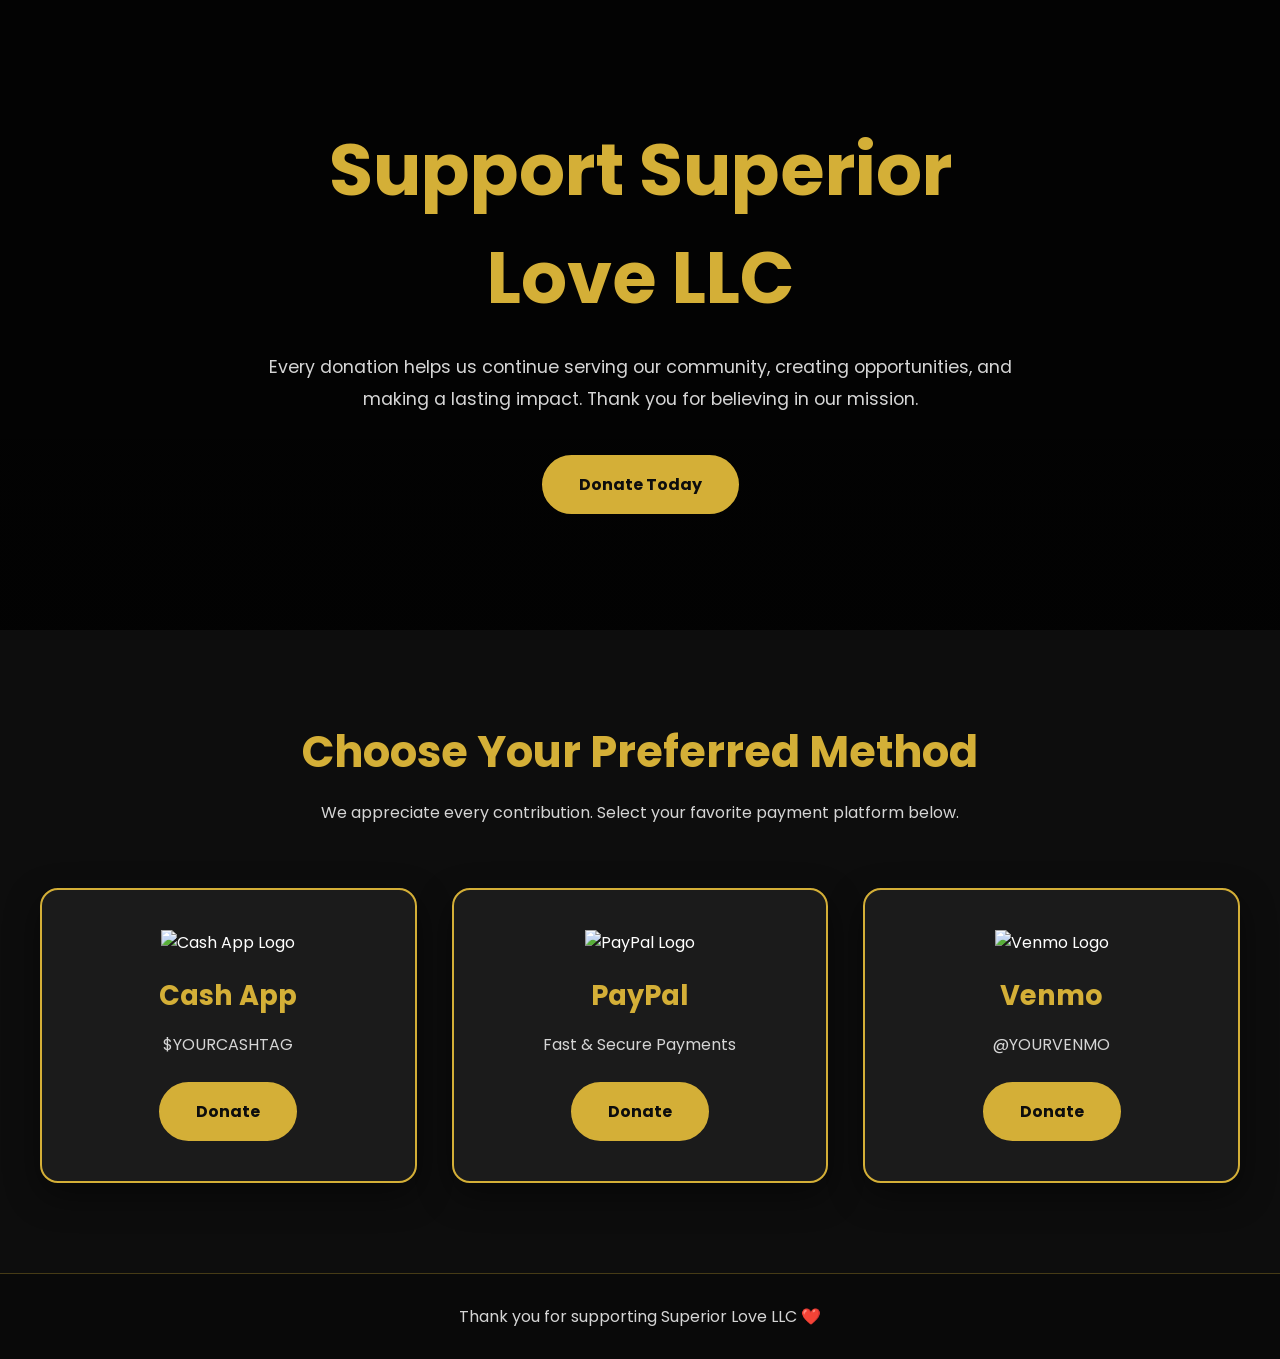
==== donate.html @ 271102ec "new file:   donate.css 	new file:   donate.html 	modified:   index.html" ====
<!DOCTYPE html>
<html lang="en">
<head>
    <meta charset="UTF-8">
    <meta name="viewport" content="width=device-width, initial-scale=1.0">
    <title>Support Superior Love LLC</title>

    <!-- Google Font -->
    <link rel="preconnect" href="https://fonts.googleapis.com">
    <link rel="preconnect" href="https://fonts.gstatic.com" crossorigin>
    <link href="https://fonts.googleapis.com/css2?family=Poppins:wght@300;400;500;600;700&display=swap" rel="stylesheet">

    <!-- Styles -->
    <link rel="stylesheet" href="donate.css">
</head>

<body>

    <!-- Hero -->
    <header class="hero-donate">
        <div class="hero-content">
            <h1>Support Superior Love LLC</h1>

            <p>
                Every donation helps us continue serving our community,
                creating opportunities, and making a lasting impact.
                Thank you for believing in our mission.
            </p>

            <a href="#donate" class="btn-donate">Donate Today</a>
        </div>
    </header>

    <!-- Donation Section -->
    <section id="donate" class="donation-section">

        <h2>Choose Your Preferred Method</h2>

        <p>
            We appreciate every contribution. Select your favorite
            payment platform below.
        </p>

        <div class="donation-grid">

            <!-- Cash App -->
            <div class="donation-card">

                <img
                    src="https://upload.wikimedia.org/wikipedia/commons/c/c5/Cash_App_logo.svg"
                    alt="Cash App Logo">

                <h3>Cash App</h3>

                <p>$YOURCASHTAG</p>

                <a
                    href="https://cash.app/$YOURCASHTAG"
                    target="_blank"
                    class="btn-donate">
                    Donate
                </a>

            </div>

            <!-- PayPal -->
            <div class="donation-card">

                <img
                    src="https://upload.wikimedia.org/wikipedia/commons/b/b5/PayPal.svg"
                    alt="PayPal Logo">

                <h3>PayPal</h3>

                <p>Fast & Secure Payments</p>

                <a
                    href="https://paypal.me/YOURPAYPAL"
                    target="_blank"
                    class="btn-donate">
                    Donate
                </a>

            </div>

            <!-- Venmo -->
            <div class="donation-card">

                <img
                    src="https://upload.wikimedia.org/wikipedia/commons/8/84/Venmo_logo.png"
                    alt="Venmo Logo">

                <h3>Venmo</h3>

                <p>@YOURVENMO</p>

                <a
                    href="https://venmo.com/YOURVENMO"
                    target="_blank"
                    class="btn-donate">
                    Donate
                </a>

            </div>

        </div>

    </section>

    <!-- Footer -->
    <footer>
        <p>
            Thank you for supporting Superior Love LLC ❤️
        </p>
    </footer>

</body>
</html>
---- donate.css ----
/* ===========================
   Superior Love Donation Page
=========================== */

:root{
    --black:#0d0d0d;
    --charcoal:#1b1b1b;
    --gold:#d4af37;
    --gold-light:#f3d97a;
    --green:#2e8b57;
    --green-light:#4CAF70;
    --white:#ffffff;
    --gray:#d5d5d5;
}

*{
    margin:0;
    padding:0;
    box-sizing:border-box;
}

html{
    scroll-behavior:smooth;
}

body{
    background:var(--black);
    color:var(--white);
    font-family:'Poppins',sans-serif;
}

/* ===========================
   Hero
=========================== */

.hero-donate{

    background:
        linear-gradient(
            rgba(0,0,0,.78),
            rgba(0,0,0,.82)
        ),
        url("images/hero-bg.jpg");

    background-size:cover;
    background-position:center;

    min-height:70vh;

    display:flex;
    justify-content:center;
    align-items:center;

    text-align:center;
    padding:40px;
}

.hero-content{
    max-width:750px;
}

.hero-donate h1{

    font-size:clamp(2.8rem,6vw,4.5rem);

    color:var(--gold);

    margin-bottom:20px;
}

.hero-donate p{

    color:var(--gray);

    line-height:1.8;

    margin-bottom:40px;

    font-size:1.1rem;
}

/* ===========================
   Buttons
=========================== */

.btn-donate{

    display:inline-block;

    padding:15px 35px;

    background:var(--gold);

    color:var(--black);

    text-decoration:none;

    border-radius:50px;

    font-weight:700;

    transition:.35s;

    border:2px solid var(--gold);
}

.btn-donate:hover{

    background:var(--green);

    border-color:var(--green);

    color:white;

    transform:translateY(-3px);
}

/* ===========================
   Donation Section
=========================== */

.donation-section{

    padding:90px 20px;

    text-align:center;
}

.donation-section h2{

    color:var(--gold);

    font-size:2.7rem;

    margin-bottom:15px;
}

.donation-section>p{

    color:var(--gray);

    max-width:700px;

    margin:0 auto 60px;

    line-height:1.8;
}

/* ===========================
   Cards
=========================== */

.donation-grid{

    max-width:1200px;

    margin:auto;

    display:grid;

    gap:35px;

    grid-template-columns:repeat(auto-fit,minmax(300px,1fr));
}

.donation-card{

    background:var(--charcoal);

    border:2px solid var(--gold);

    border-radius:18px;

    padding:40px 30px;

    transition:.35s;

    box-shadow:
        0 12px 35px rgba(0,0,0,.45);
}

.donation-card:hover{

    transform:translateY(-10px);

    border-color:var(--green);

    box-shadow:
        0 20px 40px rgba(46,139,87,.35);
}

.donation-card img{

    width:75px;

    height:75px;

    object-fit:contain;

    margin-bottom:20px;
}

.donation-card h3{

    color:var(--gold);

    margin-bottom:15px;

    font-size:1.7rem;
}

.donation-card p{

    color:var(--gray);

    margin-bottom:25px;
}

/* ===========================
   Footer
=========================== */

footer{

    border-top:1px solid rgba(212,175,55,.3);

    padding:30px;

    text-align:center;

    color:var(--gray);

    background:#090909;
}

/* ===========================
   Responsive
=========================== */

@media (max-width:768px){

.hero-donate{

    min-height:60vh;

    padding:60px 25px;
}

.donation-section{

    padding:70px 20px;
}

.donation-card{

    padding:35px 25px;
}

}
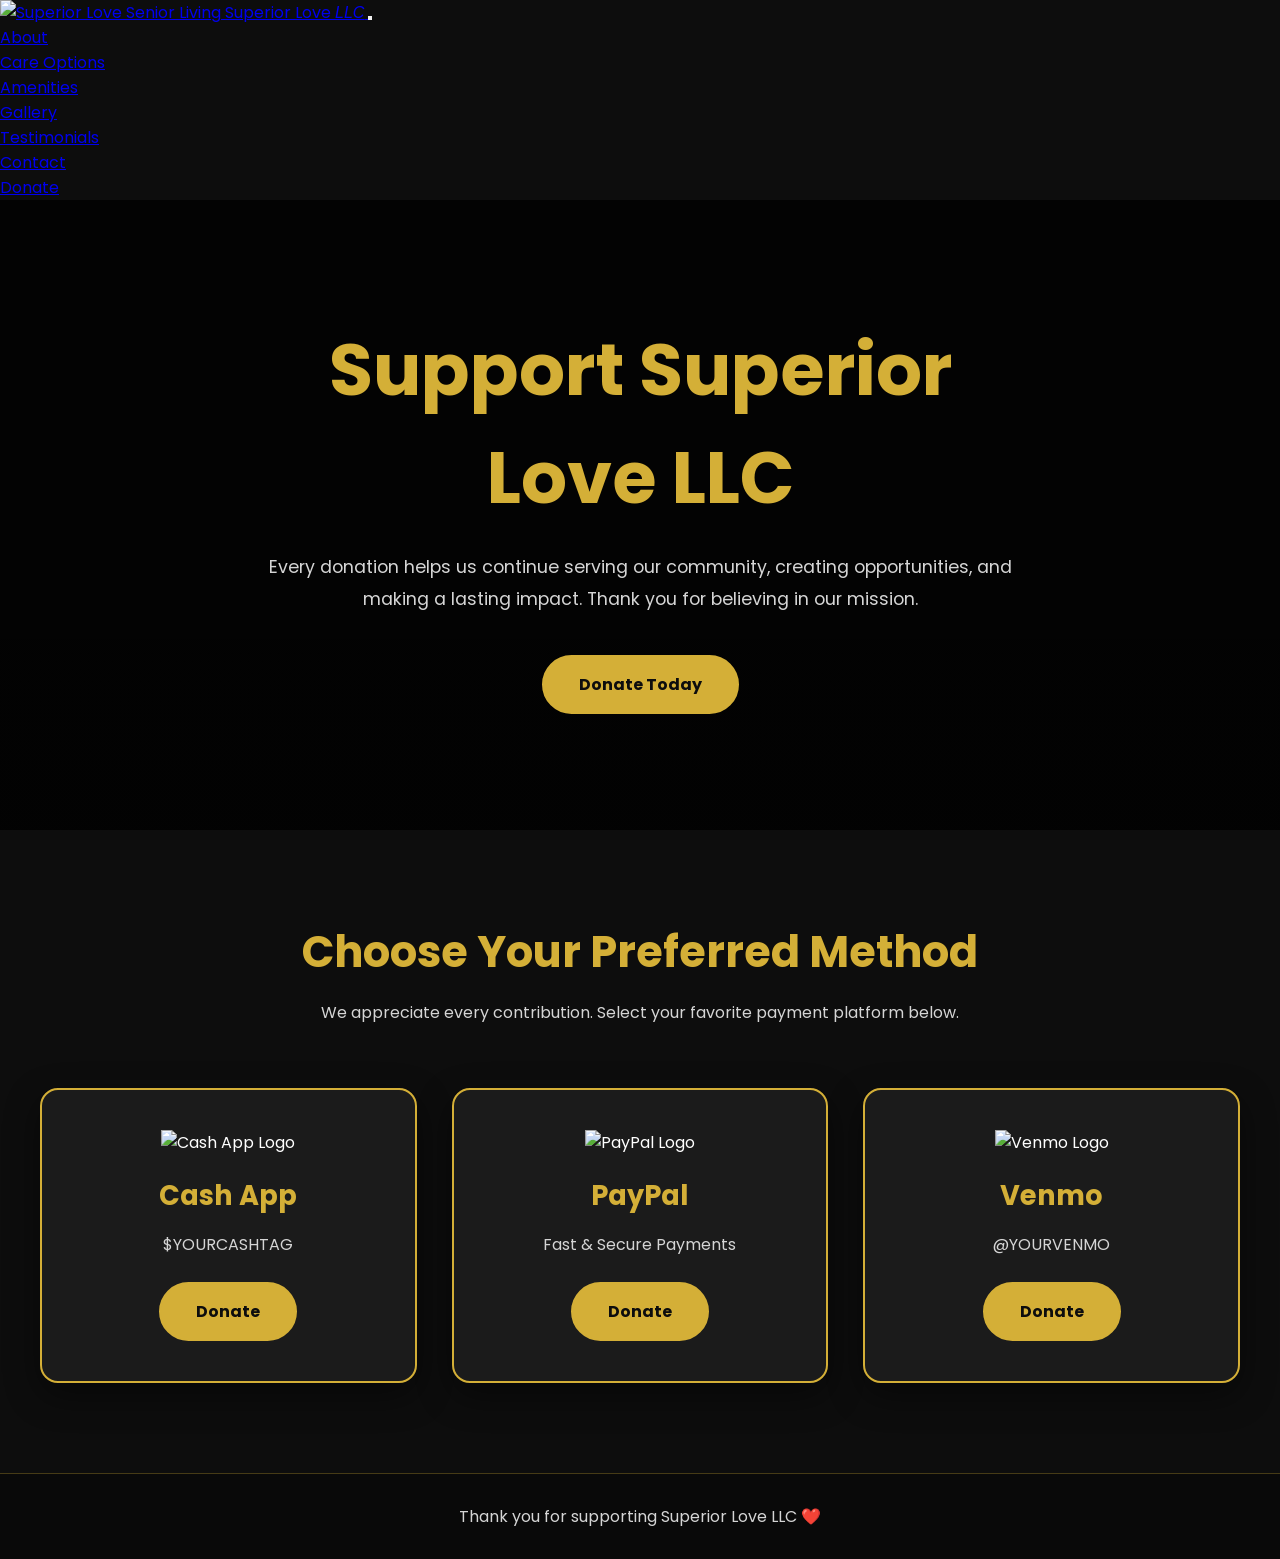
==== commit a4554f38: "modified:   donate.html" ====
--- a/donate.html
+++ b/donate.html
@@ -15,6 +15,30 @@
 </head>
 
 <body>
+
+    <!-- ====================================================
+       NAVBAR
+       ==================================================== -->
+  <nav id="navbar">
+    <div class="nav-inner">
+      <a href="#hero" class="nav-logo">
+        <img src="logo.webp" alt="Superior Love Senior Living" />
+        <span>Superior Love <em>LLC</em></span>
+      </a>
+      <button class="hamburger" id="hamburger" aria-label="Toggle menu">
+        <span></span><span></span><span></span>
+      </button>
+      <ul class="nav-links" id="navLinks">
+        <li><a href="#about">About</a></li>
+        <li><a href="#care-options">Care Options</a></li>
+        <li><a href="#amenities">Amenities</a></li>
+        <li><a href="#gallery">Gallery</a></li>
+        <li><a href="#testimonials">Testimonials</a></li>
+        <li><a href="#contact">Contact</a></li>
+        <li><a href="donate.html" class="nav-deposit">Donate</a></li>
+      </ul>
+    </div>
+  </nav>
 
     <!-- Hero -->
     <header class="hero-donate">
@@ -47,7 +71,7 @@
             <div class="donation-card">
 
                 <img
-                    src="https://upload.wikimedia.org/wikipedia/commons/c/c5/Cash_App_logo.svg"
+                    src="https://upload.wikimedia.org/wikipedia/commons/c/c5/Square_Cash_app_logo.svg"
                     alt="Cash App Logo">
 
                 <h3>Cash App</h3>
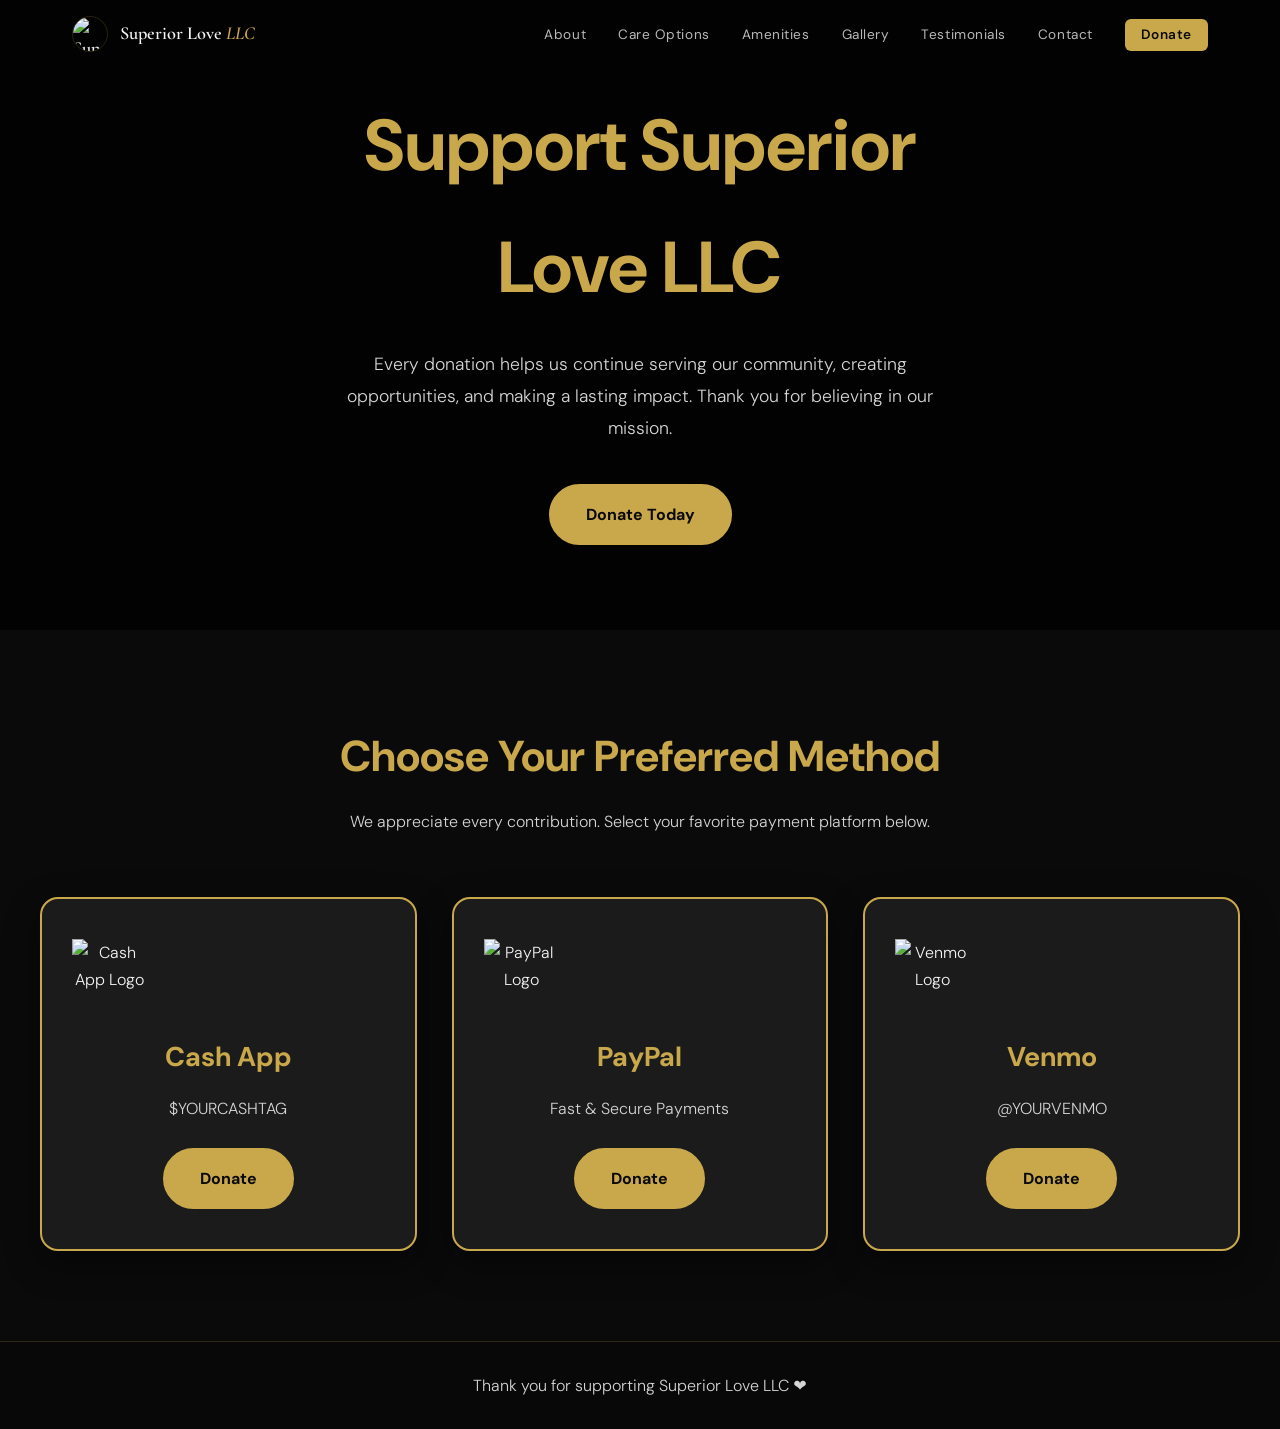
==== commit 555a570e: "modified:   donate.html" ====
--- a/donate.html
+++ b/donate.html
@@ -5,13 +5,18 @@
     <meta name="viewport" content="width=device-width, initial-scale=1.0">
     <title>Support Superior Love LLC</title>
 
+    
+    
+
     <!-- Google Font -->
     <link rel="preconnect" href="https://fonts.googleapis.com">
     <link rel="preconnect" href="https://fonts.gstatic.com" crossorigin>
     <link href="https://fonts.googleapis.com/css2?family=Poppins:wght@300;400;500;600;700&display=swap" rel="stylesheet">
+    <link href="https://fonts.googleapis.com/css2?family=Cormorant+Garamond:ital,wght@0,300;0,400;0,600;1,300;1,400&family=DM+Sans:wght@300;400;500;600&display=swap" rel="stylesheet" />
 
     <!-- Styles -->
     <link rel="stylesheet" href="donate.css">
+    <link rel="stylesheet" href="style.css" />
 </head>
 
 <body>
--- a/style.css
+++ b/style.css
@@ -0,0 +1,1713 @@
+/* ============================================================
+   SUPERIOR LOVE LLC — Main Stylesheet
+   Palette: Near-black | Forest Green | Emerald | Navy | Gold
+   Type: Cormorant Garamond (display) + DM Sans (body)
+   ============================================================ */
+
+:root {
+  --black:      #0A0A0A;
+  --dark:       #111111;
+  --dark-card:  #161616;
+  --forest:     #1B4D3E;
+  --emerald:    #2ECC71;
+  --emerald-dk: #27ae60;
+  --navy:       #0D2240;
+  --navy-light: #16335C;
+  --gold:       #C9A84C;
+  --gold-light: #E2C06F;
+  --white:      #F5F5F5;
+  --muted:      #888888;
+  --border:     rgba(201,168,76,0.2);
+
+  --font-display: 'Cormorant Garamond', Georgia, serif;
+  --font-body:    'DM Sans', system-ui, sans-serif;
+
+  --radius: 6px;
+  --transition: 0.35s cubic-bezier(0.4, 0, 0.2, 1);
+  --shadow: 0 4px 24px rgba(0,0,0,0.45);
+  --shadow-hover: 0 8px 40px rgba(0,0,0,0.6);
+}
+
+/* ---- RESET ---- */
+*, *::before, *::after { box-sizing: border-box; margin: 0; padding: 0; }
+html { scroll-behavior: smooth; font-size: 16px; }
+body {
+  background: var(--black);
+  color: var(--white);
+  font-family: var(--font-body);
+  font-weight: 300;
+  line-height: 1.7;
+  overflow-x: hidden;
+}
+img { display: block; max-width: 100%; }
+a { color: inherit; text-decoration: none; }
+ul { list-style: none; }
+button { cursor: pointer; background: none; border: none; font-family: inherit; }
+
+/* ---- UTILITY ---- */
+.container { max-width: 1100px; margin: 0 auto; padding: 0 2rem; }
+.green-text { color: var(--emerald); }
+.italic-gold { font-style: italic; color: var(--gold); }
+.gold-rule {
+  width: 80px; height: 2px;
+  background: linear-gradient(90deg, var(--gold), transparent);
+  margin: 1.5rem 0;
+}
+.section-label {
+  text-align: center;
+  font-family: var(--font-body);
+  font-size: 0.7rem;
+  font-weight: 600;
+  letter-spacing: 0.3em;
+  text-transform: uppercase;
+  color: var(--gold);
+  margin-bottom: 1rem;
+}
+.section-sub {
+  text-align: center;
+  color: var(--muted);
+  font-size: 1.05rem;
+  max-width: 560px;
+  margin: 0 auto 3.5rem;
+}
+
+/* ---- BUTTONS ---- */
+.btn {
+  display: inline-block;
+  padding: 0.85rem 2rem;
+  border-radius: var(--radius);
+  font-family: var(--font-body);
+  font-size: 0.875rem;
+  font-weight: 500;
+  letter-spacing: 0.05em;
+  transition: all var(--transition);
+  cursor: pointer;
+}
+.btn-primary {
+  background: var(--emerald);
+  color: var(--black);
+  border: 2px solid var(--emerald);
+}
+.btn-primary:hover {
+  background: var(--emerald-dk);
+  border-color: var(--emerald-dk);
+  transform: translateY(-2px);
+  box-shadow: 0 8px 24px rgba(46,204,113,0.3);
+}
+.btn-ghost {
+  background: transparent;
+  color: var(--gold);
+  border: 2px solid var(--gold);
+}
+.btn-ghost:hover {
+  background: var(--gold);
+  color: var(--black);
+  transform: translateY(-2px);
+}
+.btn-full { width: 100%; text-align: center; padding: 1rem; font-size: 1rem; }
+.btn-sm { padding: 0.6rem 1.2rem; font-size: 0.8rem; }
+.inline-link { color: var(--emerald); text-decoration: underline; }
+
+/* ============================================================
+   NAVBAR
+   ============================================================ */
+#navbar {
+  position: fixed;
+  top: 0; left: 0; right: 0;
+  z-index: 1000;
+  padding: 1rem 0;
+  transition: background var(--transition), padding var(--transition), backdrop-filter var(--transition);
+}
+#navbar.scrolled {
+  background: rgba(10, 10, 10, 0.96);
+  backdrop-filter: blur(12px);
+  padding: 0.6rem 0;
+  border-bottom: 1px solid var(--border);
+}
+.nav-inner {
+  max-width: 1200px;
+  margin: 0 auto;
+  padding: 0 2rem;
+  display: flex;
+  align-items: center;
+  justify-content: space-between;
+}
+.nav-logo {
+  display: flex;
+  align-items: center;
+  gap: 0.75rem;
+  font-family: var(--font-display);
+  font-size: 1.15rem;
+  font-weight: 600;
+  color: var(--white);
+}
+.nav-logo img {
+  width: 36px; height: 36px;
+  object-fit: contain;
+  border-radius: 50%;
+  border: 1px solid var(--border);
+}
+.nav-logo em { color: var(--gold); font-style: italic; }
+
+.nav-links {
+  display: flex;
+  align-items: center;
+  gap: 2rem;
+}
+.nav-links a {
+  font-size: 0.85rem;
+  font-weight: 400;
+  letter-spacing: 0.04em;
+  color: rgba(245,245,245,0.75);
+  transition: color var(--transition);
+  position: relative;
+}
+.nav-links a::after {
+  content: '';
+  position: absolute;
+  bottom: -3px; left: 0;
+  width: 0; height: 1px;
+  background: var(--emerald);
+  transition: width var(--transition);
+}
+.nav-links a:hover { color: var(--white); }
+.nav-links a:hover::after { width: 100%; }
+.nav-deposit {
+  background: var(--gold) !important;
+  color: var(--black) !important;
+  padding: 0.45rem 1rem;
+  border-radius: var(--radius);
+  font-weight: 600 !important;
+}
+.nav-deposit::after { display: none !important; }
+.nav-deposit:hover { background: var(--gold-light) !important; }
+
+.hamburger { display: none; flex-direction: column; gap: 5px; padding: 4px; }
+.hamburger span {
+  display: block; width: 24px; height: 2px;
+  background: var(--white);
+  transition: all var(--transition);
+}
+
+/* ============================================================
+   HERO
+   ============================================================ */
+#hero {
+  min-height: 100vh;
+  display: flex;
+  flex-direction: column;
+  justify-content: center;
+  align-items: flex-start;
+  padding: 8rem 4rem 6rem;
+  position: relative;
+  overflow: hidden;
+  background: radial-gradient(ellipse 80% 70% at 60% 50%, rgba(27,77,62,0.35) 0%, transparent 70%),
+              linear-gradient(160deg, #0A0A0A 0%, #0D1A14 100%);
+}
+.hero-chakra-bg {
+  position: absolute;
+  right: -5%;
+  top: 50%;
+  transform: translateY(-50%);
+  width: 55vw;
+  max-width: 700px;
+  opacity: 0.08;
+  animation: slowRotate 60s linear infinite;
+  pointer-events: none;
+}
+.chakra-watermark { width: 100%; }
+@keyframes slowRotate {
+  from { transform: translateY(-50%) rotate(0deg); }
+  to   { transform: translateY(-50%) rotate(360deg); }
+}
+.hero-content {
+  position: relative;
+  z-index: 2;
+  max-width: 640px;
+}
+.hero-eyebrow {
+  font-size: 0.72rem;
+  font-weight: 600;
+  letter-spacing: 0.35em;
+  text-transform: uppercase;
+  color: var(--gold);
+  margin-bottom: 1rem;
+}
+#hero h1 {
+  font-family: var(--font-display);
+  font-size: clamp(3rem, 7vw, 5.5rem);
+  font-weight: 300;
+  line-height: 1.05;
+  color: var(--white);
+  letter-spacing: -0.01em;
+}
+.hero-mission {
+  font-size: 1.1rem;
+  color: rgba(245,245,245,0.65);
+  line-height: 1.8;
+  margin-bottom: 2.5rem;
+  font-style: italic;
+  max-width: 520px;
+}
+.hero-cta-group {
+  display: flex;
+  gap: 1rem;
+  flex-wrap: wrap;
+}
+.hero-scroll-hint {
+  position: absolute;
+  bottom: 2.5rem;
+  left: 4rem;
+  display: flex;
+  flex-direction: column;
+  align-items: flex-start;
+  gap: 0.5rem;
+  z-index: 2;
+}
+.hero-scroll-hint span {
+  font-size: 0.65rem;
+  letter-spacing: 0.2em;
+  text-transform: uppercase;
+  color: var(--muted);
+}
+.scroll-line {
+  width: 1px;
+  height: 40px;
+  background: linear-gradient(180deg, var(--gold) 0%, transparent 100%);
+  animation: scrollDrop 2s ease-in-out infinite;
+}
+@keyframes scrollDrop {
+  0%   { opacity: 0; transform: scaleY(0); transform-origin: top; }
+  50%  { opacity: 1; transform: scaleY(1); }
+  100% { opacity: 0; transform: scaleY(0); transform-origin: bottom; }
+}
+
+/* ============================================================
+   ABOUT
+   ============================================================ */
+#about {
+  padding: 7rem 0;
+  background: var(--dark);
+  border-top: 1px solid var(--border);
+}
+#about h2, #services h2, #testimonials h2, #booking h2 {
+  font-family: var(--font-display);
+  font-size: clamp(2rem, 4vw, 2.8rem);
+  font-weight: 300;
+  text-align: center;
+  margin-bottom: 0.5rem;
+  line-height: 1.2;
+}
+#about .section-label { margin-bottom: 2rem; }
+.about-inner {
+  display: grid;
+  grid-template-columns: 1fr 1.6fr;
+  gap: 5rem;
+  align-items: center;
+  margin-top: 1rem;
+}
+.about-image-col { display: flex; flex-direction: column; align-items: center; gap: 1.25rem; }
+.about-img-frame {
+  position: relative;
+  width: 100%;
+  max-width: 280px;
+}
+.about-logo {
+  width: 100%;
+  border-radius: 50%;
+  border: 2px solid var(--border);
+  padding: 1rem;
+  background: rgba(27,77,62,0.12);
+}
+.about-img-accent {
+  position: absolute;
+  inset: -12px;
+  border-radius: 50%;
+  border: 1px solid rgba(201,168,76,0.2);
+  animation: pulseRing 4s ease-in-out infinite;
+}
+@keyframes pulseRing {
+  0%, 100% { transform: scale(1); opacity: 0.5; }
+  50%       { transform: scale(1.04); opacity: 1; }
+}
+.about-tag {
+  font-size: 0.75rem;
+  letter-spacing: 0.1em;
+  color: var(--emerald);
+  text-transform: uppercase;
+  font-weight: 500;
+  text-align: center;
+}
+.about-text-col h2 { text-align: left; margin-bottom: 1.25rem; }
+.about-lead {
+  font-size: 1.1rem;
+  color: rgba(245,245,245,0.8);
+  margin-bottom: 1rem;
+  line-height: 1.8;
+  font-style: italic;
+}
+.about-body { color: var(--muted); line-height: 1.8; margin-bottom: 2rem; }
+.about-values {
+  display: flex;
+  flex-wrap: wrap;
+  gap: 0.6rem;
+}
+.value-chip {
+  padding: 0.4rem 1rem;
+  border: 1px solid var(--border);
+  border-radius: 20px;
+  font-size: 0.8rem;
+  color: var(--gold);
+  letter-spacing: 0.05em;
+}
+
+/* ============================================================
+   SERVICES
+   ============================================================ */
+#services {
+  padding: 7rem 0;
+  background: var(--black);
+  border-top: 1px solid var(--border);
+}
+#services h2 { margin-bottom: 0.5rem; }
+.services-list {
+  max-width: 780px;
+  margin: 0 auto;
+  display: flex;
+  flex-direction: column;
+  gap: 0;
+}
+.service-item {
+  border-bottom: 1px solid var(--border);
+}
+.service-item:first-child { border-top: 1px solid var(--border); }
+.service-header {
+  width: 100%;
+  display: flex;
+  align-items: center;
+  gap: 1rem;
+  padding: 1.4rem 0;
+  text-align: left;
+  color: var(--white);
+  font-size: 1.05rem;
+  font-weight: 400;
+  letter-spacing: 0.02em;
+  transition: color var(--transition);
+}
+.service-header:hover { color: var(--emerald); }
+.service-icon {
+  color: var(--emerald);
+  font-size: 0.65rem;
+  flex-shrink: 0;
+  transition: transform var(--transition);
+}
+.service-name { flex: 1; }
+.service-toggle {
+  color: var(--gold);
+  font-size: 1.3rem;
+  font-weight: 300;
+  transition: transform var(--transition), color var(--transition);
+  flex-shrink: 0;
+}
+.service-header[aria-expanded="true"] .service-toggle {
+  transform: rotate(45deg);
+  color: var(--emerald);
+}
+.service-body {
+  max-height: 0;
+  overflow: hidden;
+  transition: max-height 0.5s cubic-bezier(0.4, 0, 0.2, 1), padding var(--transition);
+  padding: 0 0 0 1.65rem;
+}
+.service-body.open {
+  max-height: 500px;
+  padding: 0 0 1.5rem 1.65rem;
+}
+.service-body p {
+  color: var(--muted);
+  font-size: 0.95rem;
+  line-height: 1.8;
+  margin-bottom: 1rem;
+}
+.service-body ul {
+  display: flex;
+  flex-direction: column;
+  gap: 0.3rem;
+}
+.service-body ul li {
+  font-size: 0.875rem;
+  color: rgba(245,245,245,0.6);
+  padding-left: 1rem;
+  position: relative;
+}
+.service-body ul li::before {
+  content: '—';
+  position: absolute;
+  left: 0;
+  color: var(--gold);
+}
+
+/* ============================================================
+   TESTIMONIALS
+   ============================================================ */
+#testimonials {
+  padding: 7rem 0;
+  background: linear-gradient(160deg, #0D1A14 0%, #0D1520 100%);
+  border-top: 1px solid var(--border);
+  overflow: hidden;
+}
+#testimonials h2 { margin-bottom: 0.5rem; }
+.carousel-wrapper { position: relative; overflow: hidden; }
+.carousel-track {
+  display: flex;
+  gap: 1.5rem;
+  transition: transform 0.5s cubic-bezier(0.4, 0, 0.2, 1);
+}
+.testimonial-card {
+  flex: 0 0 calc(33.333% - 1rem);
+  background: rgba(255,255,255,0.03);
+  border: 1px solid var(--border);
+  border-radius: 10px;
+  padding: 2rem;
+  transition: transform var(--transition), box-shadow var(--transition);
+}
+.testimonial-card:hover {
+  transform: translateY(-4px);
+  box-shadow: var(--shadow-hover);
+}
+.stars {
+  color: var(--gold);
+  font-size: 0.85rem;
+  letter-spacing: 0.1em;
+  margin-bottom: 1.25rem;
+}
+.testimonial-card blockquote {
+  font-family: var(--font-display);
+  font-size: 1.05rem;
+  font-style: italic;
+  color: rgba(245,245,245,0.8);
+  line-height: 1.7;
+  margin-bottom: 1.5rem;
+}
+.reviewer {
+  display: flex;
+  align-items: center;
+  gap: 0.85rem;
+}
+.reviewer-avatar {
+  width: 38px; height: 38px;
+  border-radius: 50%;
+  background: linear-gradient(135deg, var(--forest), var(--navy));
+  display: flex;
+  align-items: center;
+  justify-content: center;
+  font-weight: 600;
+  font-size: 0.9rem;
+  color: var(--white);
+  flex-shrink: 0;
+  border: 1px solid var(--border);
+}
+.reviewer div { display: flex; flex-direction: column; }
+.reviewer strong { font-size: 0.9rem; font-weight: 500; }
+.reviewer span { font-size: 0.75rem; color: var(--muted); }
+.carousel-controls {
+  display: flex;
+  align-items: center;
+  justify-content: center;
+  gap: 1.5rem;
+  margin-top: 2.5rem;
+}
+.carousel-btn {
+  width: 44px; height: 44px;
+  border-radius: 50%;
+  border: 1px solid var(--border);
+  color: var(--white);
+  font-size: 1.1rem;
+  display: flex;
+  align-items: center;
+  justify-content: center;
+  transition: all var(--transition);
+}
+.carousel-btn:hover {
+  background: var(--gold);
+  color: var(--black);
+  border-color: var(--gold);
+}
+.carousel-dots {
+  display: flex;
+  gap: 0.5rem;
+}
+.dot {
+  width: 8px; height: 8px;
+  border-radius: 50%;
+  background: var(--border);
+  transition: background var(--transition), transform var(--transition);
+  cursor: pointer;
+}
+.dot.active {
+  background: var(--gold);
+  transform: scale(1.3);
+}
+
+/* ============================================================
+   BOOKING
+   ============================================================ */
+#booking {
+  padding: 7rem 0;
+  background: var(--dark);
+  border-top: 1px solid var(--border);
+}
+#booking h2 { margin-bottom: 0.5rem; }
+.booking-inner {
+  display: grid;
+  grid-template-columns: 1fr 1.4fr;
+  gap: 4rem;
+  align-items: start;
+  margin-top: 1rem;
+}
+.booking-info h3 {
+  font-family: var(--font-display);
+  font-size: 1.4rem;
+  font-weight: 400;
+  color: var(--gold);
+  margin-bottom: 2rem;
+}
+.info-step {
+  display: flex;
+  gap: 1.25rem;
+  margin-bottom: 1.75rem;
+}
+.step-num {
+  font-family: var(--font-display);
+  font-size: 1.8rem;
+  font-weight: 300;
+  color: var(--emerald);
+  opacity: 0.5;
+  line-height: 1;
+  flex-shrink: 0;
+  width: 40px;
+}
+.info-step strong { display: block; font-size: 0.95rem; margin-bottom: 0.3rem; }
+.info-step p { font-size: 0.875rem; color: var(--muted); }
+.booking-note {
+  margin-top: 2.5rem;
+  padding: 1.25rem;
+  border: 1px solid var(--border);
+  border-radius: var(--radius);
+  background: rgba(27,77,62,0.1);
+  display: flex;
+  gap: 1rem;
+  align-items: center;
+}
+.booking-note-logo {
+  width: 44px; height: 44px;
+  border-radius: 50%;
+  object-fit: contain;
+  border: 1px solid var(--border);
+  padding: 4px;
+  flex-shrink: 0;
+}
+.booking-note p { font-size: 0.85rem; color: var(--muted); font-style: italic; }
+
+/* Form */
+.booking-form { display: flex; flex-direction: column; gap: 1.25rem; }
+.form-row { display: grid; grid-template-columns: 1fr 1fr; gap: 1.25rem; }
+.form-group { display: flex; flex-direction: column; gap: 0.4rem; }
+.form-group label {
+  font-size: 0.8rem;
+  font-weight: 500;
+  letter-spacing: 0.06em;
+  text-transform: uppercase;
+  color: rgba(245,245,245,0.6);
+}
+.required { color: var(--emerald); }
+.form-group input,
+.form-group select,
+.form-group textarea {
+  background: rgba(255,255,255,0.04);
+  border: 1px solid rgba(255,255,255,0.1);
+  border-radius: var(--radius);
+  padding: 0.85rem 1rem;
+  color: var(--white);
+  font-family: var(--font-body);
+  font-size: 0.95rem;
+  transition: border-color var(--transition), box-shadow var(--transition);
+  outline: none;
+}
+.form-group input::placeholder,
+.form-group textarea::placeholder { color: rgba(245,245,245,0.25); }
+.form-group select option { background: #1a1a1a; }
+.form-group input:focus,
+.form-group select:focus,
+.form-group textarea:focus {
+  border-color: var(--emerald);
+  box-shadow: 0 0 0 3px rgba(46,204,113,0.12);
+}
+.form-group textarea { resize: vertical; min-height: 120px; }
+.form-check {
+  flex-direction: row !important;
+  align-items: flex-start;
+  gap: 0.75rem;
+}
+.form-check input[type="checkbox"] {
+  width: 18px; height: 18px;
+  flex-shrink: 0;
+  margin-top: 2px;
+  accent-color: var(--emerald);
+  cursor: pointer;
+}
+.form-check label {
+  text-transform: none !important;
+  font-size: 0.82rem !important;
+  letter-spacing: 0 !important;
+  color: var(--muted);
+}
+
+/* ============================================================
+   FOOTER
+   ============================================================ */
+footer {
+  background: #080808;
+  border-top: 1px solid var(--border);
+}
+.footer-top { padding: 5rem 0 4rem; }
+.footer-grid {
+  display: grid;
+  grid-template-columns: 1.5fr 1fr 1fr 1fr;
+  gap: 3rem;
+}
+.footer-logo {
+  width: 56px; height: 56px;
+  border-radius: 50%;
+  object-fit: contain;
+  border: 1px solid var(--border);
+  padding: 6px;
+  margin-bottom: 0.75rem;
+}
+.footer-tagline {
+  font-family: var(--font-display);
+  font-size: 1.3rem;
+  font-weight: 400;
+  margin-bottom: 0.25rem;
+}
+.footer-tagline em { color: var(--gold); }
+.footer-city {
+  font-size: 0.75rem;
+  color: var(--emerald);
+  letter-spacing: 0.1em;
+  text-transform: uppercase;
+  margin-bottom: 1rem;
+}
+.footer-desc { font-size: 0.875rem; color: var(--muted); line-height: 1.7; }
+.footer-col h4 {
+  font-size: 0.72rem;
+  font-weight: 600;
+  letter-spacing: 0.2em;
+  text-transform: uppercase;
+  color: var(--gold);
+  margin-bottom: 1.25rem;
+}
+.footer-col ul { display: flex; flex-direction: column; gap: 0.65rem; }
+.footer-col ul a {
+  font-size: 0.875rem;
+  color: var(--muted);
+  transition: color var(--transition);
+}
+.footer-col ul a:hover { color: var(--white); }
+.contact-list li {
+  display: flex;
+  align-items: center;
+  gap: 0.6rem;
+}
+.contact-list li span.contact-icon {
+  color: var(--emerald);
+  font-size: 0.9rem;
+  flex-shrink: 0;
+}
+.social-links {
+  display: flex;
+  gap: 0.6rem;
+  margin-top: 1.5rem;
+}
+.social-btn {
+  width: 36px; height: 36px;
+  border: 1px solid var(--border);
+  border-radius: var(--radius);
+  display: flex;
+  align-items: center;
+  justify-content: center;
+  font-size: 0.75rem;
+  font-weight: 600;
+  color: var(--muted);
+  transition: all var(--transition);
+}
+.social-btn:hover {
+  background: var(--gold);
+  color: var(--black);
+  border-color: var(--gold);
+}
+.hours-list { display: flex; flex-direction: column; gap: 0.65rem; }
+.hours-list li {
+  display: flex;
+  justify-content: space-between;
+  font-size: 0.875rem;
+  color: var(--muted);
+}
+.hours-list li span:last-child { color: rgba(245,245,245,0.55); }
+.footer-bottom {
+  border-top: 1px solid var(--border);
+  padding: 1.25rem 0;
+}
+.footer-bottom .container {
+  display: flex;
+  justify-content: space-between;
+  align-items: center;
+  flex-wrap: wrap;
+  gap: 0.5rem;
+}
+.footer-bottom p { font-size: 0.78rem; color: var(--muted); }
+.footer-credit a { color: var(--gold); }
+
+/* ============================================================
+   RESPONSIVE
+   ============================================================ */
+@media (max-width: 1024px) {
+  .testimonial-card { flex: 0 0 calc(50% - 0.75rem); }
+  .footer-grid { grid-template-columns: 1fr 1fr; gap: 2.5rem; }
+}
+
+@media (max-width: 768px) {
+  #hero { padding: 7rem 2rem 5rem; }
+  .hero-scroll-hint { left: 2rem; }
+  .hero-chakra-bg { opacity: 0.05; width: 90vw; right: -20%; }
+
+  .nav-links {
+    display: none;
+    position: fixed;
+    top: 0; left: 0; right: 0;
+    background: rgba(10,10,10,0.98);
+    backdrop-filter: blur(20px);
+    padding: 5rem 2rem 2rem;
+    flex-direction: column;
+    gap: 1.5rem;
+    z-index: 999;
+  }
+  .nav-links.open { display: flex; }
+  .nav-links a { font-size: 1.1rem; }
+  .hamburger { display: flex; z-index: 1001; }
+
+  .about-inner { grid-template-columns: 1fr; gap: 3rem; }
+  .about-image-col { order: -1; }
+  .about-text-col h2 { text-align: center; }
+  .about-values { justify-content: center; }
+
+  .booking-inner { grid-template-columns: 1fr; gap: 3rem; }
+  .form-row { grid-template-columns: 1fr; }
+
+  .testimonial-card { flex: 0 0 85%; }
+
+  .footer-grid { grid-template-columns: 1fr; gap: 2rem; }
+  .footer-bottom .container { flex-direction: column; text-align: center; }
+}
+
+@media (prefers-reduced-motion: reduce) {
+  *, *::before, *::after { animation: none !important; transition: none !important; }
+}
+
+/* ============================================================
+   EXTENDED STYLES — Baruch-inspired sections
+   ============================================================ */
+
+/* ---- HERO INFO BAR ---- */
+.btn-outline-white {
+  background: transparent;
+  color: var(--white);
+  border: 2px solid rgba(245,245,245,0.35);
+}
+.btn-outline-white:hover {
+  background: rgba(245,245,245,0.1);
+  border-color: var(--white);
+  transform: translateY(-2px);
+}
+
+.hero-info-bar {
+  background: var(--navy);
+  border-bottom: 1px solid rgba(201,168,76,0.25);
+  display: flex;
+  align-items: center;
+  justify-content: center;
+  gap: 0;
+  flex-wrap: wrap;
+  padding: 0;
+  position: relative;
+  z-index: 5;
+}
+.info-bar-item {
+  display: flex;
+  align-items: center;
+  gap: 0.6rem;
+  padding: 0.9rem 2rem;
+  font-size: 0.85rem;
+  color: rgba(245,245,245,0.75);
+  font-weight: 400;
+  letter-spacing: 0.03em;
+  transition: color var(--transition), background var(--transition);
+}
+.info-bar-item:hover { color: var(--white); background: rgba(255,255,255,0.05); }
+.info-bar-icon { color: var(--gold); font-size: 1rem; }
+.info-bar-divider { width: 1px; height: 28px; background: rgba(255,255,255,0.1); flex-shrink: 0; }
+.info-bar-highlight {
+  background: rgba(201,168,76,0.12);
+  color: var(--gold) !important;
+  font-weight: 500;
+}
+.info-bar-highlight:hover { background: rgba(201,168,76,0.22) !important; }
+
+/* ---- ABOUT (new additions) ---- */
+.about-doc-links {
+  display: flex;
+  flex-wrap: wrap;
+  gap: 0.75rem;
+  margin-top: 1.75rem;
+}
+.doc-link {
+  display: inline-flex;
+  align-items: center;
+  gap: 0.4rem;
+  padding: 0.5rem 1.1rem;
+  border: 1px solid var(--border);
+  border-radius: 20px;
+  font-size: 0.8rem;
+  color: rgba(245,245,245,0.65);
+  transition: all var(--transition);
+}
+.doc-link:hover {
+  border-color: var(--emerald);
+  color: var(--emerald);
+}
+
+/* ============================================================
+   CARE OPTIONS
+   ============================================================ */
+#care-options {
+  padding: 7rem 0;
+  background: var(--black);
+  border-top: 1px solid var(--border);
+}
+#care-options h2 { margin-bottom: 0.5rem; }
+
+.care-tiles {
+  display: grid;
+  grid-template-columns: repeat(3, 1fr);
+  gap: 1.5rem;
+  margin-top: 1rem;
+}
+.care-tile {
+  background: var(--dark-card);
+  border: 1px solid var(--border);
+  border-radius: 10px;
+  padding: 2rem 1.75rem;
+  position: relative;
+  transition: transform var(--transition), box-shadow var(--transition), border-color var(--transition);
+  display: flex;
+  flex-direction: column;
+}
+.care-tile:hover {
+  transform: translateY(-4px);
+  box-shadow: var(--shadow-hover);
+  border-color: rgba(46,204,113,0.3);
+}
+.care-tile-featured {
+  border-color: rgba(201,168,76,0.4);
+  background: linear-gradient(160deg, rgba(13,34,64,0.6) 0%, var(--dark-card) 100%);
+}
+.care-tile-featured:hover { border-color: var(--gold); }
+.care-tile-badge {
+  position: absolute;
+  top: -1px; right: 1.25rem;
+  background: var(--gold);
+  color: var(--black);
+  font-size: 0.65rem;
+  font-weight: 700;
+  letter-spacing: 0.1em;
+  text-transform: uppercase;
+  padding: 0.3rem 0.75rem;
+  border-radius: 0 0 6px 6px;
+}
+.care-tile-icon {
+  font-size: 2rem;
+  margin-bottom: 1rem;
+  display: block;
+}
+.care-tile h3 {
+  font-family: var(--font-display);
+  font-size: 1.35rem;
+  font-weight: 400;
+  margin-bottom: 0.75rem;
+  color: var(--white);
+}
+.care-tile > p {
+  font-size: 0.9rem;
+  color: var(--muted);
+  line-height: 1.75;
+  flex: 1;
+  margin-bottom: 1.25rem;
+}
+.care-tile-expand {
+  font-size: 0.8rem;
+  font-weight: 500;
+  color: var(--emerald);
+  letter-spacing: 0.04em;
+  padding: 0;
+  text-align: left;
+  transition: color var(--transition);
+  font-family: var(--font-body);
+}
+.care-tile-expand:hover { color: var(--gold); }
+.care-tile-expand[aria-expanded="true"] { color: var(--gold); }
+.care-tile-detail {
+  max-height: 0;
+  overflow: hidden;
+  transition: max-height 0.45s cubic-bezier(0.4,0,0.2,1), padding var(--transition);
+}
+.care-tile-detail.open {
+  max-height: 300px;
+  padding-top: 1rem;
+}
+.care-tile-detail ul {
+  display: flex;
+  flex-direction: column;
+  gap: 0.4rem;
+}
+.care-tile-detail li {
+  font-size: 0.82rem;
+  color: rgba(245,245,245,0.6);
+  padding-left: 1rem;
+  position: relative;
+  line-height: 1.5;
+}
+.care-tile-detail li::before {
+  content: '—';
+  position: absolute;
+  left: 0;
+  color: var(--gold);
+}
+
+/* ============================================================
+   AMENITIES
+   ============================================================ */
+#amenities {
+  border-top: 1px solid var(--border);
+  background: linear-gradient(160deg, #0D1A14 0%, #0A0F1A 100%);
+}
+.amenities-inner {
+  max-width: 1100px;
+  margin: 0 auto;
+  padding: 7rem 2rem;
+  display: grid;
+  grid-template-columns: 1.2fr 1fr;
+  gap: 5rem;
+  align-items: center;
+}
+.amenities-text h2 {
+  font-family: var(--font-display);
+  font-size: clamp(2rem, 4vw, 2.8rem);
+  font-weight: 300;
+  text-align: left;
+  margin-bottom: 0.75rem;
+  line-height: 1.2;
+}
+.amenities-sub {
+  color: var(--muted);
+  font-size: 1rem;
+  margin-bottom: 2rem;
+  line-height: 1.8;
+  max-width: 520px;
+}
+.amenities-list {
+  display: flex;
+  flex-direction: column;
+  gap: 0.75rem;
+}
+.amenities-list li {
+  display: flex;
+  align-items: flex-start;
+  gap: 0.75rem;
+  font-size: 0.92rem;
+  color: rgba(245,245,245,0.75);
+  line-height: 1.5;
+}
+.amenity-check {
+  color: var(--emerald);
+  flex-shrink: 0;
+  margin-top: 1px;
+  font-size: 0.85rem;
+}
+.amenities-visual {
+  display: flex;
+  flex-direction: column;
+  align-items: center;
+  gap: 2.5rem;
+}
+.amenities-logo-display {
+  position: relative;
+  width: 200px;
+  height: 200px;
+  display: flex;
+  align-items: center;
+  justify-content: center;
+}
+.amenities-logo {
+  width: 120px;
+  height: 120px;
+  border-radius: 50%;
+  object-fit: contain;
+  border: 2px solid var(--border);
+  padding: 10px;
+  position: relative;
+  z-index: 2;
+  background: rgba(27,77,62,0.12);
+}
+.amenities-ring {
+  position: absolute;
+  border-radius: 50%;
+  border: 1px solid;
+  animation: pulseRing 4s ease-in-out infinite;
+}
+.amenities-ring-1 {
+  width: 150px; height: 150px;
+  border-color: rgba(46,204,113,0.2);
+  animation-delay: 0s;
+}
+.amenities-ring-2 {
+  width: 185px; height: 185px;
+  border-color: rgba(201,168,76,0.15);
+  animation-delay: 0.8s;
+}
+.amenities-ring-3 {
+  width: 200px; height: 200px;
+  border-color: rgba(13,34,64,0.6);
+  animation-delay: 1.6s;
+}
+.amenities-stat-group {
+  display: grid;
+  grid-template-columns: repeat(3, 1fr);
+  gap: 1rem;
+  width: 100%;
+}
+.amenities-stat {
+  background: rgba(255,255,255,0.03);
+  border: 1px solid var(--border);
+  border-radius: var(--radius);
+  padding: 1rem 0.75rem;
+  text-align: center;
+  display: flex;
+  flex-direction: column;
+  gap: 0.3rem;
+}
+.stat-number {
+  font-family: var(--font-display);
+  font-size: 1.6rem;
+  font-weight: 300;
+  color: var(--emerald);
+  line-height: 1;
+}
+.stat-label {
+  font-size: 0.7rem;
+  color: var(--muted);
+  letter-spacing: 0.04em;
+  line-height: 1.3;
+}
+
+/* ============================================================
+   GALLERY
+   ============================================================ */
+#gallery {
+  padding: 7rem 0;
+  background: var(--dark);
+  border-top: 1px solid var(--border);
+}
+#gallery h2 { margin-bottom: 0.5rem; }
+
+.gallery-grid {
+  display: grid;
+  grid-template-columns: repeat(3, 1fr);
+  grid-template-rows: 220px 220px;
+  gap: 0.75rem;
+  margin-top: 0.5rem;
+}
+.gallery-item {
+  position: relative;
+  overflow: hidden;
+  border-radius: var(--radius);
+  border: 1px solid var(--border);
+  cursor: pointer;
+}
+.gallery-item-large {
+  grid-column: span 2;
+  grid-row: span 2;
+}
+.gallery-item-wide {
+  grid-column: span 2;
+}
+.gallery-placeholder {
+  width: 100%;
+  height: 100%;
+  display: flex;
+  flex-direction: column;
+  align-items: center;
+  justify-content: center;
+  gap: 0.6rem;
+  transition: transform var(--transition);
+}
+.gallery-placeholder span { font-size: 2.5rem; }
+.gallery-placeholder p {
+  font-size: 0.75rem;
+  letter-spacing: 0.1em;
+  text-transform: uppercase;
+  color: rgba(245,245,245,0.5);
+}
+.gallery-item:hover .gallery-placeholder { transform: scale(1.04); }
+
+/* Gallery placeholder backgrounds */
+.gp-1 { background: linear-gradient(135deg, #1B4D3E 0%, #0D2240 100%); }
+.gp-2 { background: linear-gradient(135deg, #162A1E 0%, #1B4D3E 100%); }
+.gp-3 { background: linear-gradient(135deg, #0D2240 0%, #16335C 100%); }
+.gp-4 { background: linear-gradient(135deg, #1B4D3E 0%, #111111 100%); }
+.gp-5 { background: linear-gradient(135deg, #111111 0%, #0D2240 100%); }
+.gp-6 { background: linear-gradient(135deg, #16335C 0%, #1B4D3E 100%); }
+
+.gallery-overlay {
+  position: absolute;
+  inset: 0;
+  background: rgba(10,10,10,0.6);
+  display: flex;
+  align-items: center;
+  justify-content: center;
+  opacity: 0;
+  transition: opacity var(--transition);
+  font-size: 1.8rem;
+}
+.gallery-item:hover .gallery-overlay { opacity: 1; }
+.gallery-note {
+  text-align: center;
+  font-size: 0.78rem;
+  color: var(--muted);
+  margin-top: 1.25rem;
+  font-style: italic;
+}
+
+/* Lightbox */
+.lightbox {
+  position: fixed;
+  inset: 0;
+  background: rgba(0,0,0,0.93);
+  z-index: 9999;
+  display: flex;
+  align-items: center;
+  justify-content: center;
+  padding: 2rem;
+}
+.lightbox[hidden] { display: none; }
+.lightbox-close {
+  position: absolute;
+  top: 1.5rem; right: 1.5rem;
+  color: var(--white);
+  font-size: 1.4rem;
+  opacity: 0.6;
+  transition: opacity var(--transition);
+  background: none; border: none; cursor: pointer;
+}
+.lightbox-close:hover { opacity: 1; }
+.lightbox-content { text-align: center; max-width: 800px; width: 100%; }
+.lightbox-media {
+  width: 100%;
+  min-height: 300px;
+  background: var(--dark-card);
+  border-radius: var(--radius);
+  display: flex;
+  align-items: center;
+  justify-content: center;
+  font-size: 3rem;
+  margin-bottom: 1rem;
+  border: 1px solid var(--border);
+}
+.lightbox-caption {
+  font-style: italic;
+  color: var(--muted);
+  font-size: 0.9rem;
+}
+
+/* ============================================================
+   PROMISE / FOUNDATION
+   ============================================================ */
+#promise {
+  padding: 7rem 0;
+  background: var(--navy);
+  border-top: 1px solid rgba(201,168,76,0.25);
+}
+.promise-inner {
+  display: grid;
+  grid-template-columns: 1.3fr 1fr;
+  gap: 5rem;
+  align-items: center;
+}
+.promise-text h2 {
+  font-family: var(--font-display);
+  font-size: clamp(2rem, 4vw, 2.8rem);
+  font-weight: 300;
+  text-align: left;
+  margin-bottom: 1.25rem;
+  line-height: 1.2;
+}
+.promise-lead {
+  font-size: 1.05rem;
+  color: rgba(245,245,245,0.8);
+  line-height: 1.8;
+  font-style: italic;
+  margin-bottom: 1rem;
+}
+.promise-body {
+  font-size: 0.92rem;
+  color: rgba(245,245,245,0.55);
+  line-height: 1.8;
+  margin-bottom: 2rem;
+}
+.promise-visual { display: flex; justify-content: center; }
+.promise-card {
+  background: rgba(255,255,255,0.04);
+  border: 1px solid rgba(201,168,76,0.3);
+  border-radius: 12px;
+  padding: 2.5rem 2rem;
+  width: 100%;
+  max-width: 360px;
+}
+.promise-logo {
+  width: 52px; height: 52px;
+  border-radius: 50%;
+  border: 1px solid var(--border);
+  padding: 5px;
+  object-fit: contain;
+  margin-bottom: 1.25rem;
+}
+.promise-card h4 {
+  font-family: var(--font-display);
+  font-size: 1.15rem;
+  font-weight: 400;
+  color: var(--gold);
+  margin-bottom: 1.5rem;
+  line-height: 1.3;
+}
+.promise-list {
+  display: flex;
+  flex-direction: column;
+  gap: 0.85rem;
+}
+.promise-list li {
+  display: flex;
+  align-items: flex-start;
+  gap: 0.7rem;
+  font-size: 0.875rem;
+  color: rgba(245,245,245,0.7);
+  line-height: 1.5;
+}
+.promise-list li span { color: var(--emerald); flex-shrink: 0; margin-top: 2px; }
+
+/* ============================================================
+   TESTIMONIALS (new cta row)
+   ============================================================ */
+.testimonials-cta {
+  text-align: center;
+  margin-top: 2.5rem;
+}
+
+/* ============================================================
+   TEAM
+   ============================================================ */
+#team {
+  padding: 7rem 0;
+  background: var(--dark);
+  border-top: 1px solid var(--border);
+}
+#team h2 { margin-bottom: 0.5rem; }
+
+.team-grid {
+  display: grid;
+  grid-template-columns: repeat(3, 1fr);
+  gap: 1.5rem;
+  margin-top: 1rem;
+}
+.team-card {
+  background: var(--dark-card);
+  border: 1px solid var(--border);
+  border-radius: 10px;
+  overflow: hidden;
+  transition: transform var(--transition), box-shadow var(--transition);
+}
+.team-card:hover {
+  transform: translateY(-4px);
+  box-shadow: var(--shadow-hover);
+}
+.team-photo-wrap {
+  width: 100%;
+  height: 180px;
+  background: linear-gradient(135deg, var(--forest), var(--navy));
+  display: flex;
+  align-items: center;
+  justify-content: center;
+  position: relative;
+  overflow: hidden;
+}
+.team-photo-wrap img {
+  width: 100%;
+  height: 100%;
+  object-fit: cover;
+}
+.team-photo-placeholder {
+  width: 100%;
+  height: 100%;
+  display: flex;
+  align-items: center;
+  justify-content: center;
+  font-size: 4rem;
+  opacity: 0.4;
+}
+.team-info { padding: 1.75rem; }
+.team-info h3 {
+  font-family: var(--font-display);
+  font-size: 1.25rem;
+  font-weight: 400;
+  color: var(--white);
+  margin-bottom: 0.25rem;
+}
+.team-role {
+  display: block;
+  font-size: 0.75rem;
+  font-weight: 500;
+  letter-spacing: 0.1em;
+  text-transform: uppercase;
+  color: var(--gold);
+  margin-bottom: 0.85rem;
+}
+.team-bio-short {
+  font-size: 0.875rem;
+  color: var(--muted);
+  line-height: 1.7;
+  margin-bottom: 1rem;
+}
+.team-expand-btn {
+  font-size: 0.8rem;
+  font-weight: 500;
+  color: var(--emerald);
+  font-family: var(--font-body);
+  padding: 0;
+  transition: color var(--transition);
+}
+.team-expand-btn:hover { color: var(--gold); }
+.team-bio-full {
+  max-height: 0;
+  overflow: hidden;
+  transition: max-height 0.5s cubic-bezier(0.4,0,0.2,1), padding var(--transition);
+}
+.team-bio-full.open {
+  max-height: 600px;
+  padding-top: 1rem;
+}
+.team-bio-full p {
+  font-size: 0.875rem;
+  color: rgba(245,245,245,0.6);
+  line-height: 1.8;
+}
+.team-cta {
+  text-align: center;
+  margin-top: 3rem;
+}
+
+/* ============================================================
+   BOOKING — new step 04 already in HTML above
+   ============================================================ */
+
+/* ============================================================
+   CTA BANNER
+   ============================================================ */
+#cta-banner {
+  position: relative;
+  background: linear-gradient(135deg, var(--forest) 0%, var(--navy) 100%);
+  border-top: 1px solid rgba(201,168,76,0.25);
+  padding: 5rem 0;
+  overflow: hidden;
+}
+.cta-banner-chakra {
+  position: absolute;
+  right: -5%;
+  top: 50%;
+  transform: translateY(-50%);
+  width: 350px;
+  opacity: 0.06;
+  animation: slowRotate 60s linear infinite;
+  pointer-events: none;
+}
+.cta-banner-chakra img { width: 100%; }
+.cta-banner-inner {
+  position: relative;
+  z-index: 2;
+  display: grid;
+  grid-template-columns: auto 1fr auto;
+  gap: 2.5rem;
+  align-items: center;
+}
+.cta-banner-logo {
+  width: 72px; height: 72px;
+  border-radius: 50%;
+  border: 2px solid rgba(201,168,76,0.4);
+  padding: 8px;
+  object-fit: contain;
+  flex-shrink: 0;
+}
+.cta-banner-text h2 {
+  font-family: var(--font-display);
+  font-size: clamp(1.4rem, 3vw, 1.9rem);
+  font-weight: 300;
+  color: var(--white);
+  margin-bottom: 0.5rem;
+  line-height: 1.3;
+}
+.cta-banner-text p {
+  font-size: 0.9rem;
+  color: rgba(245,245,245,0.7);
+  line-height: 1.7;
+  max-width: 480px;
+}
+.cta-banner-actions {
+  display: flex;
+  flex-direction: column;
+  gap: 0.75rem;
+  flex-shrink: 0;
+}
+
+/* ============================================================
+   FOOTER (new care services column, social in brand col)
+   ============================================================ */
+.footer-bottom-inner {
+  display: flex;
+  justify-content: space-between;
+  align-items: center;
+  flex-wrap: wrap;
+  gap: 0.5rem;
+  flex-direction: column;
+  text-align: center;
+  padding: 1.5rem 0;
+}
+.footer-bottom-inner p { font-size: 0.78rem; color: var(--muted); }
+.footer-bottom-inner a { color: var(--gold); }
+
+/* ============================================================
+   RESPONSIVE EXTENSIONS
+   ============================================================ */
+@media (max-width: 1024px) {
+  .care-tiles { grid-template-columns: repeat(2, 1fr); }
+  .team-grid  { grid-template-columns: repeat(2, 1fr); }
+  .promise-inner { grid-template-columns: 1fr; gap: 3rem; }
+  .promise-text h2 { text-align: center; }
+  .promise-visual { justify-content: center; }
+  .cta-banner-inner { grid-template-columns: 1fr; text-align: center; }
+  .cta-banner-logo { margin: 0 auto; }
+  .cta-banner-text p { margin: 0 auto; }
+  .cta-banner-actions { flex-direction: row; justify-content: center; }
+  .amenities-inner { grid-template-columns: 1fr; gap: 3.5rem; }
+  .amenities-text h2 { text-align: center; }
+  .amenities-sub { margin: 0 auto 2rem; text-align: center; }
+  .amenities-list { max-width: 540px; margin: 0 auto; }
+  .amenities-text .btn { display: block; text-align: center; }
+}
+
+@media (max-width: 768px) {
+  .hero-info-bar { flex-direction: column; gap: 0; }
+  .info-bar-divider { width: 60%; height: 1px; }
+  .info-bar-item { width: 100%; justify-content: center; }
+  .care-tiles { grid-template-columns: 1fr; }
+  .team-grid  { grid-template-columns: 1fr; }
+  .gallery-grid {
+    grid-template-columns: 1fr 1fr;
+    grid-template-rows: auto;
+  }
+  .gallery-item-large { grid-column: span 2; grid-row: span 1; }
+  .gallery-item-wide  { grid-column: span 2; }
+  .cta-banner-actions { flex-direction: column; align-items: center; }
+  .amenities-stat-group { grid-template-columns: repeat(3, 1fr); }
+}
+
+@media (max-width: 480px) {
+  .care-tiles { gap: 1rem; }
+  .gallery-grid { grid-template-columns: 1fr; }
+  .gallery-item-large,
+  .gallery-item-wide { grid-column: span 1; }
+  .amenities-stat-group { grid-template-columns: 1fr; }
+  .hero-cta-group { flex-direction: column; }
+  .hero-cta-group .btn { text-align: center; }
+}
+
+/* ============================================================
+   AMENITIES — TWO-PANEL SPLIT
+   ============================================================ */
+
+#amenities {
+  padding: 7rem 0;
+  background: linear-gradient(160deg, #0D1A14 0%, #0A0F1A 100%);
+  border-top: 1px solid var(--border);
+}
+
+/* Override old single-column amenities styles */
+.amenities-inner { display: none; } /* hides old layout if still in DOM */
+
+#amenities h2 {
+  text-align: center;
+  font-family: var(--font-display);
+  font-size: clamp(2rem, 4vw, 2.8rem);
+  font-weight: 300;
+  margin-bottom: 0.5rem;
+}
+
+.amenities-split {
+  display: grid;
+  grid-template-columns: 1fr auto 1fr;
+  gap: 0;
+  align-items: start;
+  margin-top: 1rem;
+}
+
+/* ---- PANELS ---- */
+.amenities-panel {
+  padding: 2.5rem;
+  border-radius: 12px;
+  border: 1px solid var(--border);
+  background: var(--dark-card);
+  transition: box-shadow var(--transition);
+}
+.amenities-panel:hover {
+  box-shadow: var(--shadow-hover);
+}
+.amenities-panel-basic {
+  border-color: rgba(46, 204, 113, 0.2);
+  background: linear-gradient(160deg, rgba(27,77,62,0.18) 0%, var(--dark-card) 100%);
+}
+.amenities-panel-personal {
+  border-color: rgba(201, 168, 76, 0.2);
+  background: linear-gradient(160deg, rgba(13,34,64,0.4) 0%, var(--dark-card) 100%);
+}
+
+/* ---- PANEL HEADER ---- */
+.amenities-panel-header {
+  display: flex;
+  align-items: flex-start;
+  gap: 1rem;
+  margin-bottom: 1.75rem;
+  padding-bottom: 1.5rem;
+  border-bottom: 1px solid var(--border);
+}
+.amenities-panel-icon {
+  font-size: 2rem;
+  flex-shrink: 0;
+  line-height: 1;
+  margin-top: 2px;
+}
+.amenities-panel-header h3 {
+  font-family: var(--font-display);
+  font-size: 1.35rem;
+  font-weight: 400;
+  color: var(--white);
+  margin-bottom: 0.4rem;
+}
+.amenities-panel-header p {
+  font-size: 0.85rem;
+  color: var(--muted);
+  line-height: 1.65;
+}
+
+/* ---- LIST ---- */
+.amenities-list-split {
+  display: flex;
+  flex-direction: column;
+  gap: 0.8rem;
+  list-style: none;
+}
+.amenities-list-split li {
+  display: flex;
+  align-items: flex-start;
+  gap: 0.75rem;
+  font-size: 0.9rem;
+  color: rgba(245, 245, 245, 0.75);
+  line-height: 1.5;
+}
+.amenity-check-gold {
+  color: var(--gold) !important;
+}
+
+/* ---- CENTRE DIVIDER ---- */
+.amenities-divider {
+  display: flex;
+  flex-direction: column;
+  align-items: center;
+  justify-content: flex-start;
+  padding: 2.5rem 1.5rem 0;
+  gap: 1rem;
+}
+.amenities-divider-line {
+  width: 1px;
+  flex: 1;
+  min-height: 60px;
+  background: linear-gradient(180deg, transparent, var(--border), transparent);
+}
+.amenities-divider-logo {
+  width: 52px;
+  height: 52px;
+  border-radius: 50%;
+  border: 1px solid var(--border);
+  padding: 6px;
+  object-fit: contain;
+  background: rgba(27, 77, 62, 0.1);
+  animation: pulseRing 4s ease-in-out infinite;
+  flex-shrink: 0;
+}
+
+/* ---- STATS ROW ---- */
+.amenities-stats-row {
+  display: grid;
+  grid-template-columns: repeat(3, 1fr);
+  gap: 1rem;
+  margin-top: 2.5rem;
+}
+.amenities-stats-row .amenities-stat {
+  background: rgba(255,255,255,0.03);
+  border: 1px solid var(--border);
+  border-radius: var(--radius);
+  padding: 1.25rem;
+  text-align: center;
+  display: flex;
+  flex-direction: column;
+  gap: 0.3rem;
+}
+
+/* ---- RESPONSIVE ---- */
+@media (max-width: 900px) {
+  .amenities-split {
+    grid-template-columns: 1fr;
+  }
+  .amenities-divider {
+    flex-direction: row;
+    padding: 1.5rem 0;
+    justify-content: center;
+  }
+  .amenities-divider-line {
+    width: 60px;
+    height: 1px;
+    min-height: unset;
+    flex: unset;
+    background: linear-gradient(90deg, transparent, var(--border), transparent);
+  }
+}
+
+@media (max-width: 480px) {
+  .amenities-panel { padding: 1.75rem 1.25rem; }
+  .amenities-stats-row { grid-template-columns: 1fr; }
+}
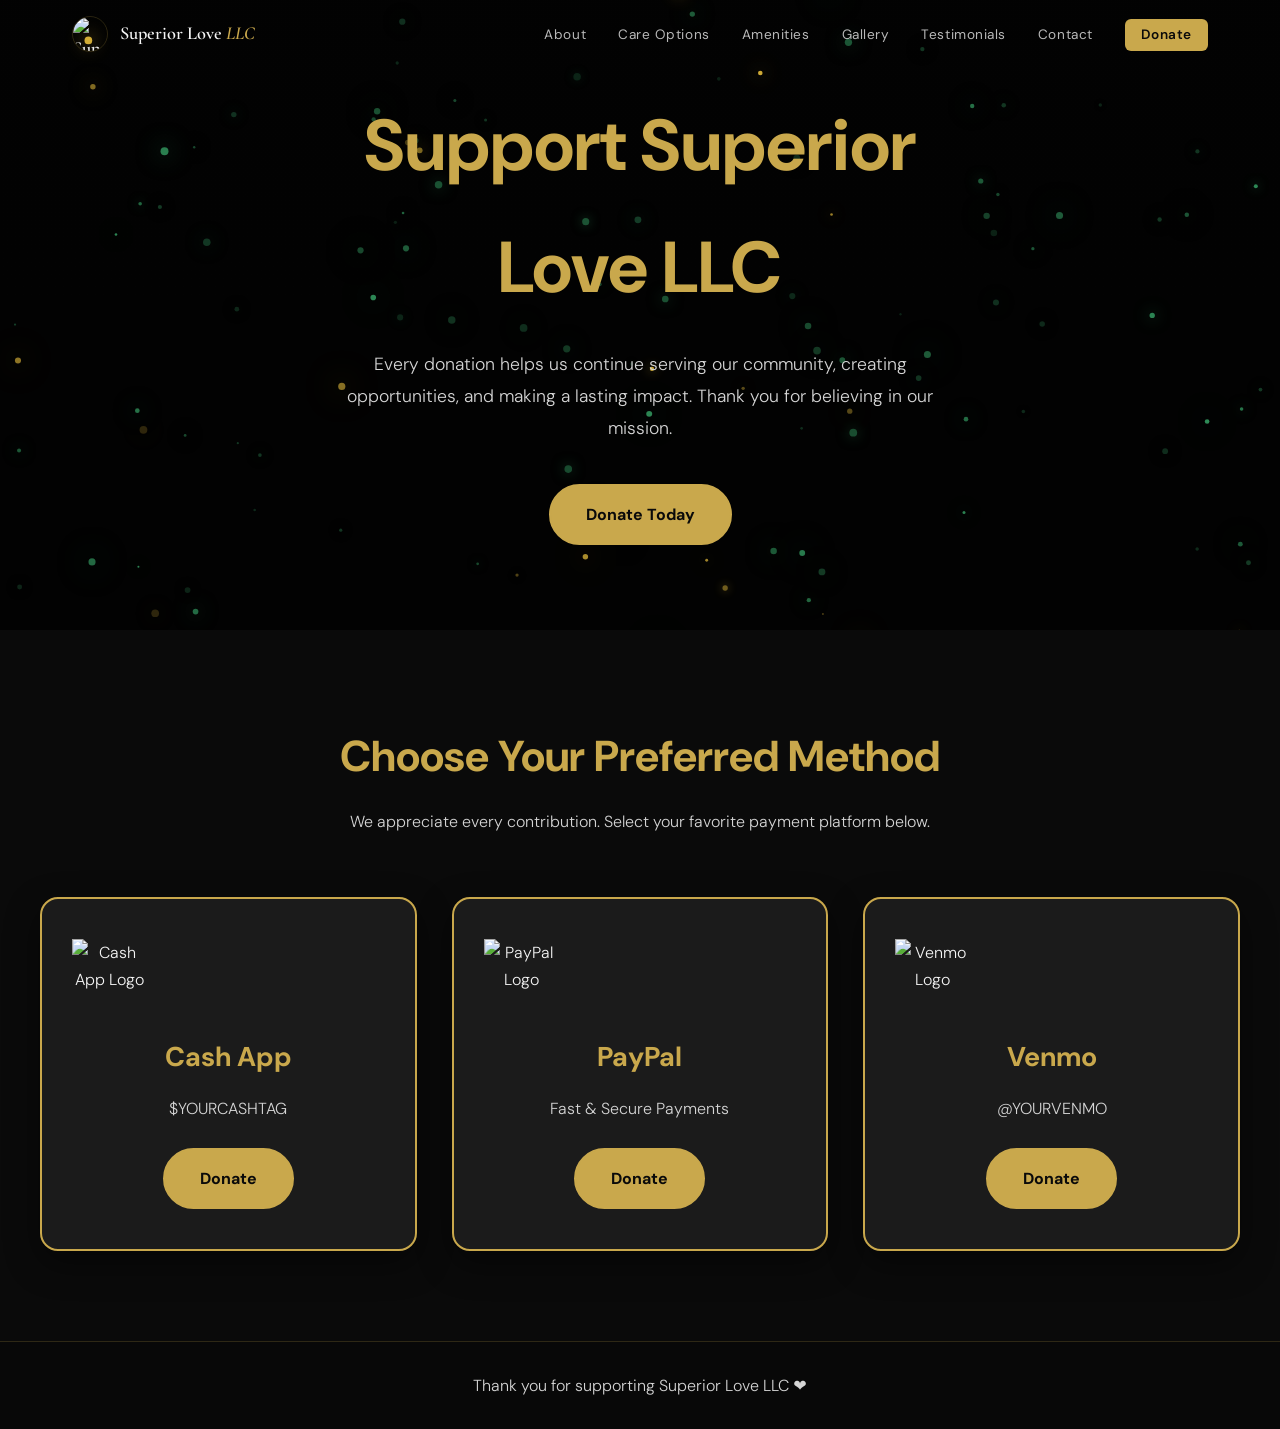
==== commit 1980b45c: "modified:   donate.css 	modified:   donate.html 	new file:   donate.js" ====
--- a/donate.html
+++ b/donate.html
@@ -47,6 +47,7 @@
 
     <!-- Hero -->
     <header class="hero-donate">
+        <canvas id="sparkles"></canvas>
         <div class="hero-content">
             <h1>Support Superior Love LLC</h1>
 
@@ -143,5 +144,6 @@
         </p>
     </footer>
 
+    <script src="donate.js"></script>
 </body>
 </html>
--- a/donate.css
+++ b/donate.css
@@ -34,6 +34,9 @@
 =========================== */
 
 .hero-donate{
+    position:relative;
+
+    overflow:hidden;
 
     background:
         linear-gradient(
@@ -55,7 +58,17 @@
     padding:40px;
 }
 
+#sparkles{
+    position:absolute;
+    inset:0;
+    width:100%;
+    height:100%;
+    z-index:0;
+}
+
 .hero-content{
+    position: relative;
+    z-index: 2;
     max-width:750px;
 }
 
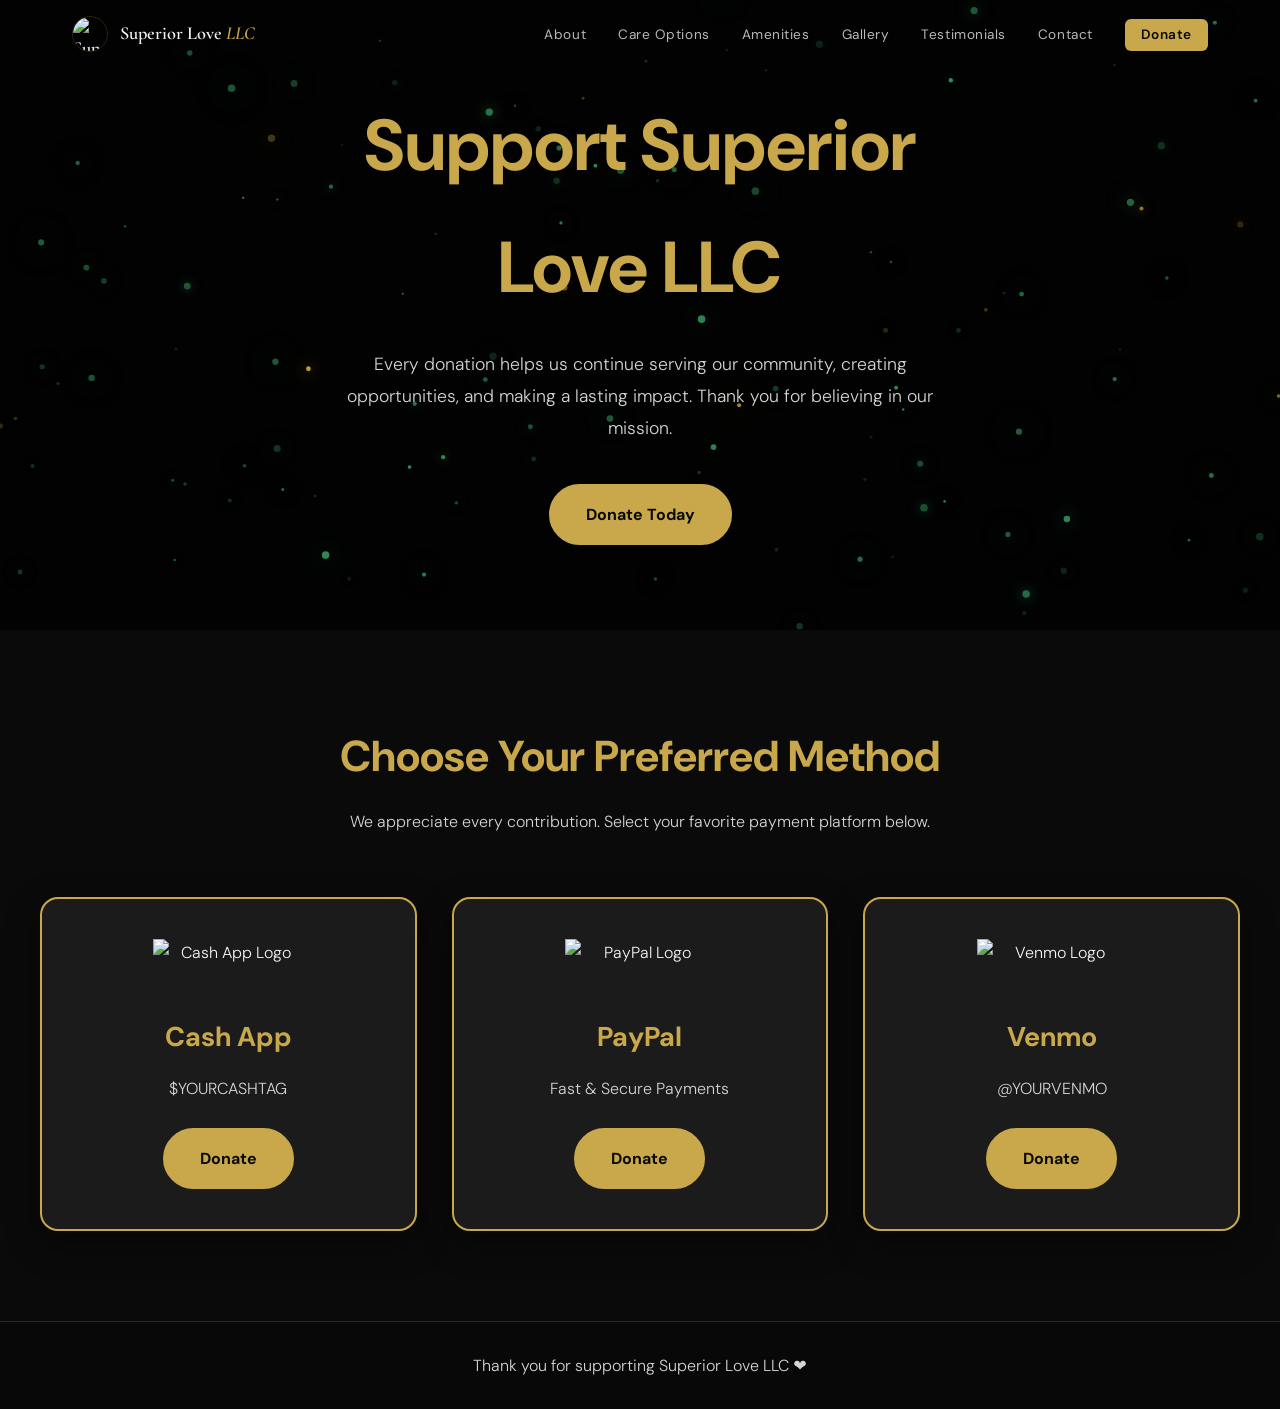
==== commit 1d0531b3: "modified:   donate.html 	modified:   index.html" ====
--- a/donate.html
+++ b/donate.html
@@ -34,13 +34,13 @@
         <span></span><span></span><span></span>
       </button>
       <ul class="nav-links" id="navLinks">
-        <li><a href="#about">About</a></li>
-        <li><a href="#care-options">Care Options</a></li>
-        <li><a href="#amenities">Amenities</a></li>
-        <li><a href="#gallery">Gallery</a></li>
-        <li><a href="#testimonials">Testimonials</a></li>
-        <li><a href="#contact">Contact</a></li>
-        <li><a href="donate.html" class="nav-deposit">Donate</a></li>
+        <li><a href="index.html/#about">About</a></li>
+        <li><a href="index.html/#care-options">Care Options</a></li>
+        <li><a href="index.html/#amenities">Amenities</a></li>
+        <li><a href="index.html/#gallery">Gallery</a></li>
+        <li><a href="index.html/#testimonials">Testimonials</a></li>
+        <li><a href="index.html/#contact">Contact</a></li>
+        <li><a href="index.html/donate.html" class="nav-deposit">Donate</a></li>
       </ul>
     </div>
   </nav>
--- a/donate.css
+++ b/donate.css
@@ -203,14 +203,17 @@
 }
 
 .donation-card img{
-
-    width:75px;
-
-    height:75px;
-
-    object-fit:contain;
-
-    margin-bottom:20px;
+    width:100%;
+
+    max-width:150px;
+    
+    height:75px;         /* same height for every logo */
+
+    object-fit:contain;  /* keeps aspect ratio, centers within the box */
+
+    display:block;
+    
+    margin:0 auto;
 }
 
 .donation-card h3{
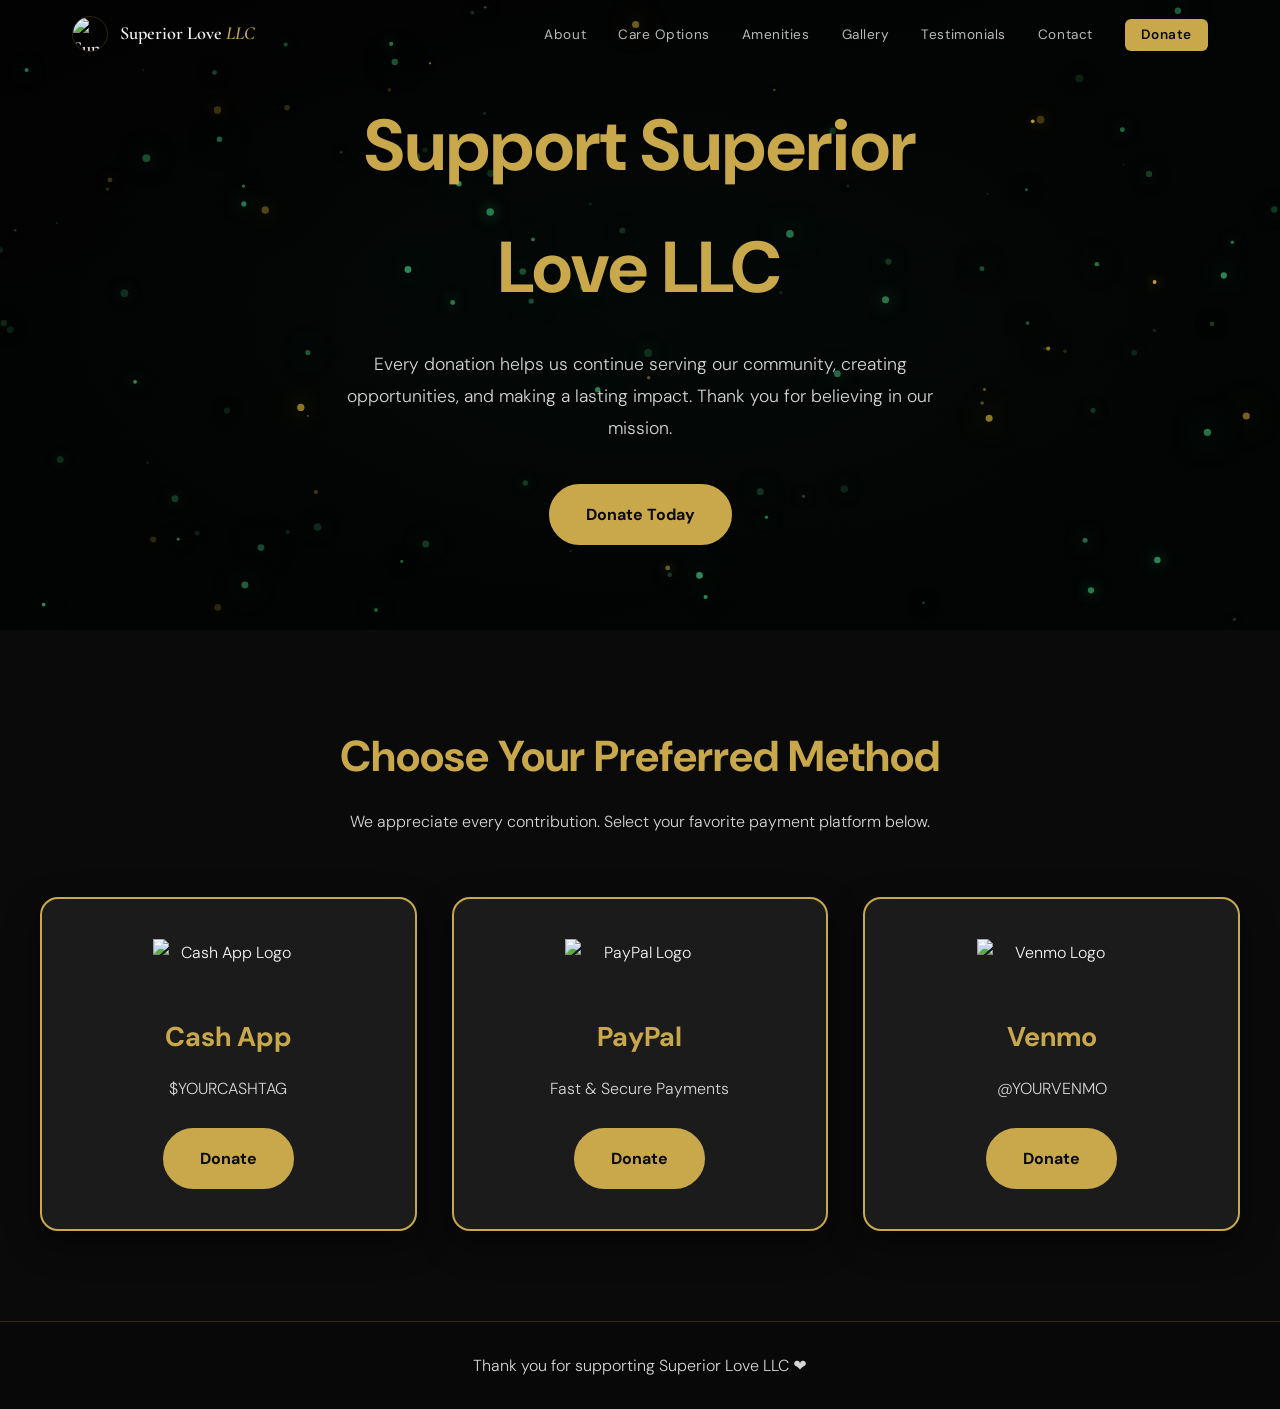
==== commit 65fcb19a: "modified:   donate.css 	modified:   donate.html 	modified:   index.html" ====
--- a/donate.html
+++ b/donate.html
@@ -34,13 +34,13 @@
         <span></span><span></span><span></span>
       </button>
       <ul class="nav-links" id="navLinks">
-        <li><a href="index.html/#about">About</a></li>
-        <li><a href="index.html/#care-options">Care Options</a></li>
-        <li><a href="index.html/#amenities">Amenities</a></li>
-        <li><a href="index.html/#gallery">Gallery</a></li>
-        <li><a href="index.html/#testimonials">Testimonials</a></li>
-        <li><a href="index.html/#contact">Contact</a></li>
-        <li><a href="index.html/donate.html" class="nav-deposit">Donate</a></li>
+        <li><a href="index.html#about">About</a></li>
+        <li><a href="index.html#care-options">Care Options</a></li>
+        <li><a href="index.html#amenities">Amenities</a></li>
+        <li><a href="index.html#gallery">Gallery</a></li>
+        <li><a href="index.html#testimonials">Testimonials</a></li>
+        <li><a href="index.html#contact">Contact</a></li>
+        <li><a href="donate.html" class="nav-deposit">Donate</a></li>
       </ul>
     </div>
   </nav>
--- a/donate.css
+++ b/donate.css
@@ -43,7 +43,8 @@
             rgba(0,0,0,.78),
             rgba(0,0,0,.82)
         ),
-        url("images/hero-bg.jpg");
+        radial-gradient(ellipse at center, rgba(27, 77, 62, .45), transparent 65%),
+        linear-gradient(160deg, #0a0a0a 0%, #0d1a14 100%);
 
     background-size:cover;
     background-position:center;
